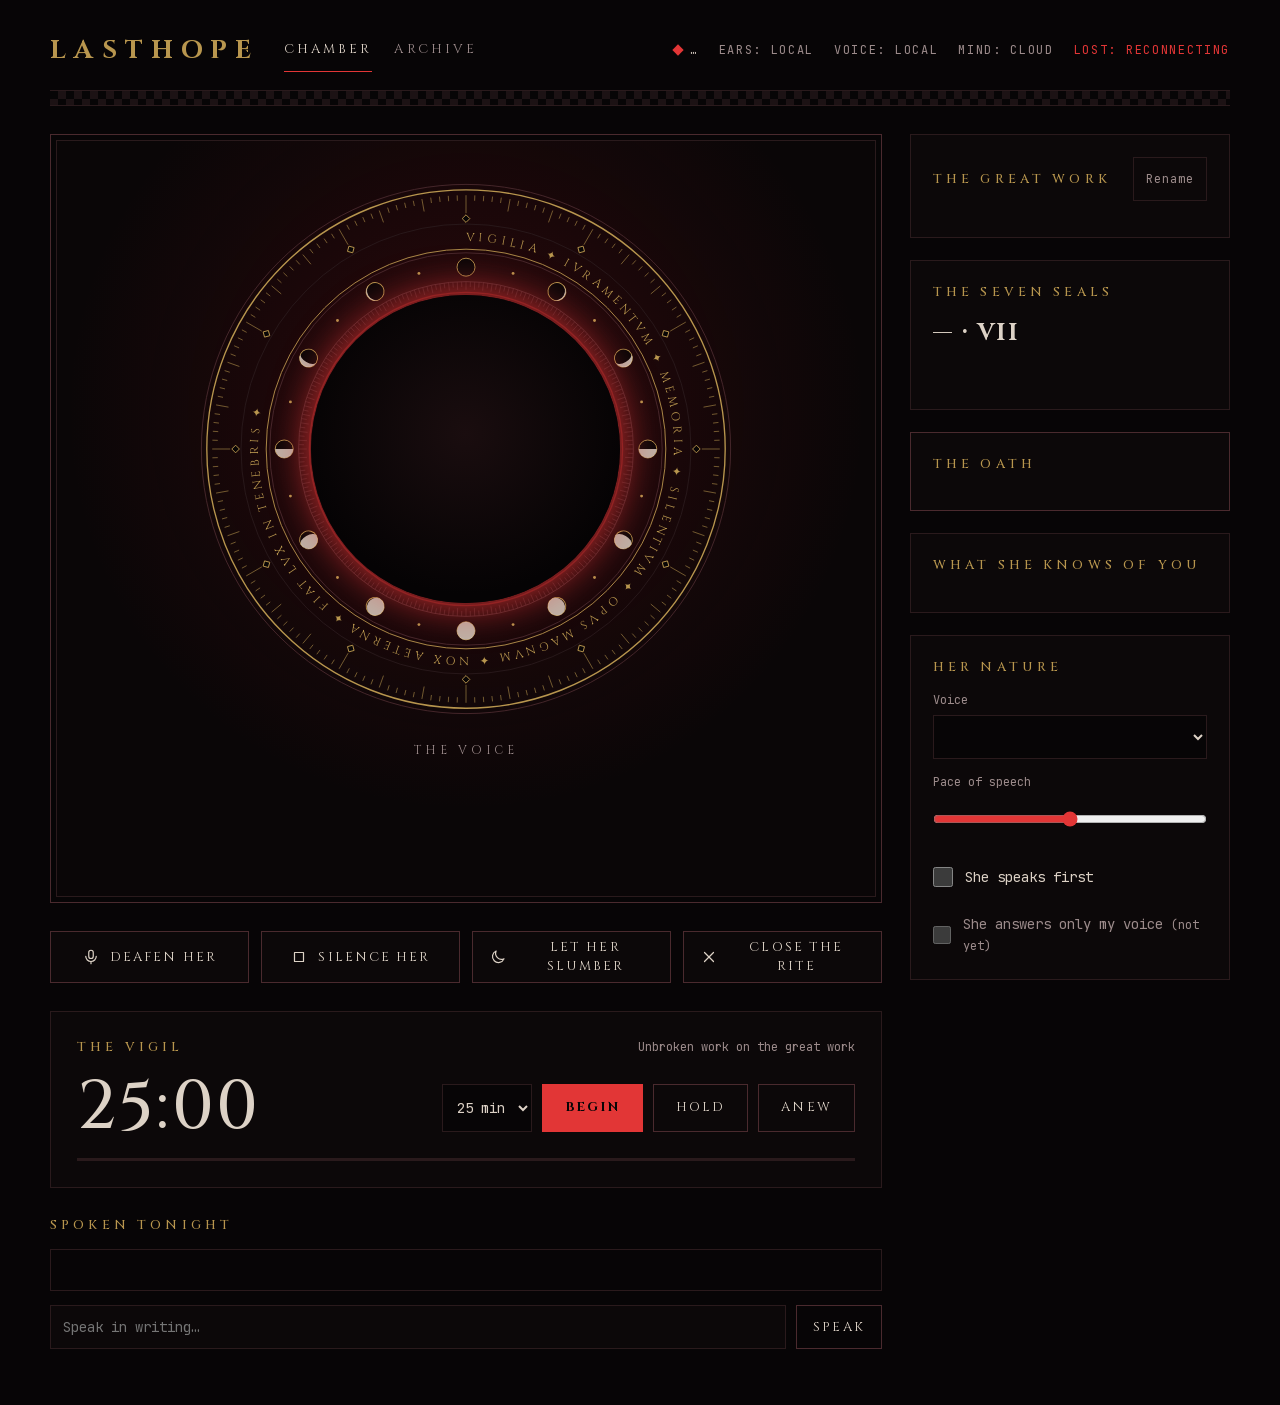
==== ui/index.html @ 62a04b46 "Phase 5: the web UI (Chamber and Archive) - web.rs: axum server on 127.0.0.1:7700 by default. Static" ====
<!doctype html>
<html lang="en">
<head>
<meta charset="utf-8">
<meta name="viewport" content="width=device-width, initial-scale=1">
<meta name="theme-color" content="#070506">
<title>Lasthope · Chamber</title>
<link rel="stylesheet" href="app.css">
</head>
<body data-state="closed">
<div class="page">

<header class="top">
  <div class="top-row">
    <div class="brand-row">
      <span class="brand">LASTHOPE</span>
      <nav class="nav" aria-label="Sections">
        <a href="/" aria-current="page">Chamber</a>
        <a href="/archive">Archive</a>
      </nav>
    </div>
    <div class="meta">
      <span class="status"><span class="diamond" aria-hidden="true"></span><span class="bright" id="status">…</span></span>
      <span id="ears">Ears: local</span>
      <span id="mouth">Voice: local</span>
      <span>Mind: cloud</span>
      <span class="conn" id="conn" hidden>Lost: reconnecting</span>
    </div>
  </div>
  <div class="checker" aria-hidden="true"></div>
</header>

<div class="columns">

<main class="main">

  <section class="altar" aria-label="Her seal">
    <div class="seal" id="seal">
<svg aria-hidden="true" viewBox="0 0 600 600">
<circle cx="300" cy="300" r="294" fill="none" stroke="#4A2A2E" stroke-width="1"></circle>
<circle cx="300" cy="300" r="288" fill="none" stroke="#B8964E" stroke-width="1.5"></circle>
<g class="ring-spin">
<path d="M582,300L562,300M581.8,309.8L575.8,309.6M581.3,319.7L575.3,319.3M580.5,329.5L574.5,328.8M579.3,339.2L573.3,338.4M577.7,349L563.9,346.5M575.8,358.6L570,357.4M573.6,368.2L567.8,366.8M571.1,377.7L565.3,376.1M568.2,387.1L562.5,385.3M565,396.4L551.8,391.7M561.5,405.6L555.9,403.4M557.6,414.7L552.1,412.3M553.5,423.6L548.1,421M549,432.4L543.7,429.6M544.2,441L526.9,431M539.1,449.4L534.1,446.3M533.8,457.7L528.8,454.3M528.1,465.8L523.3,462.2M522.2,473.6L517.5,469.9M516,481.3L505.3,472.3M509.6,488.7L505.1,484.7M502.9,495.9L498.5,491.7M495.9,502.9L491.7,498.5M488.7,509.6L484.7,505.1M481.3,516L472.3,505.3M473.6,522.2L469.9,517.5M465.8,528.1L462.2,523.3M457.7,533.8L454.3,528.8M449.4,539.1L446.3,534.1M441,544.2L431,526.9M432.4,549L429.6,543.7M423.6,553.5L421,548.1M414.7,557.6L412.3,552.1M405.6,561.5L403.4,555.9M396.4,565L391.7,551.8M387.1,568.2L385.3,562.5M377.7,571.1L376.1,565.3M368.2,573.6L366.8,567.8M358.6,575.8L357.4,570M349,577.7L346.5,563.9M339.2,579.3L338.4,573.3M329.5,580.5L328.8,574.5M319.7,581.3L319.3,575.3M309.8,581.8L309.6,575.8M300,582L300,562M290.2,581.8L290.4,575.8M280.3,581.3L280.7,575.3M270.5,580.5L271.2,574.5M260.8,579.3L261.6,573.3M251,577.7L253.5,563.9M241.4,575.8L242.6,570M231.8,573.6L233.2,567.8M222.3,571.1L223.9,565.3M212.9,568.2L214.7,562.5M203.6,565L208.3,551.8M194.4,561.5L196.6,555.9M185.3,557.6L187.7,552.1M176.4,553.5L179,548.1M167.6,549L170.4,543.7M159,544.2L169,526.9M150.6,539.1L153.7,534.1M142.3,533.8L145.7,528.8M134.2,528.1L137.8,523.3M126.4,522.2L130.1,517.5M118.7,516L127.7,505.3M111.3,509.6L115.3,505.1M104.1,502.9L108.3,498.5M97.1,495.9L101.5,491.7M90.4,488.7L94.9,484.7M84,481.3L94.7,472.3M77.8,473.6L82.5,469.9M71.9,465.8L76.7,462.2M66.2,457.7L71.2,454.3M60.9,449.4L65.9,446.3M55.8,441L73.1,431M51,432.4L56.3,429.6M46.5,423.6L51.9,421M42.4,414.7L47.9,412.3M38.5,405.6L44.1,403.4M35,396.4L48.2,391.7M31.8,387.1L37.5,385.3M28.9,377.7L34.7,376.1M26.4,368.2L32.2,366.8M24.2,358.6L30,357.4M22.3,349L36.1,346.5M20.7,339.2L26.7,338.4M19.5,329.5L25.5,328.8M18.7,319.7L24.7,319.3M18.2,309.8L24.2,309.6M18,300L38,300M18.2,290.2L24.2,290.4M18.7,280.3L24.7,280.7M19.5,270.5L25.5,271.2M20.7,260.8L26.7,261.6M22.3,251L36.1,253.5M24.2,241.4L30,242.6M26.4,231.8L32.2,233.2M28.9,222.3L34.7,223.9M31.8,212.9L37.5,214.7M35,203.6L48.2,208.3M38.5,194.4L44.1,196.6M42.4,185.3L47.9,187.7M46.5,176.4L51.9,179M51,167.6L56.3,170.4M55.8,159L73.1,169M60.9,150.6L65.9,153.7M66.2,142.3L71.2,145.7M71.9,134.2L76.7,137.8M77.8,126.4L82.5,130.1M84,118.7L94.7,127.7M90.4,111.3L94.9,115.3M97.1,104.1L101.5,108.3M104.1,97.1L108.3,101.5M111.3,90.4L115.3,94.9M118.7,84L127.7,94.7M126.4,77.8L130.1,82.5M134.2,71.9L137.8,76.7M142.3,66.2L145.7,71.2M150.6,60.9L153.7,65.9M159,55.8L169,73.1M167.6,51L170.4,56.3M176.4,46.5L179,51.9M185.3,42.4L187.7,47.9M194.4,38.5L196.6,44.1M203.6,35L208.3,48.2M212.9,31.8L214.7,37.5M222.3,28.9L223.9,34.7M231.8,26.4L233.2,32.2M241.4,24.2L242.6,30M251,22.3L253.5,36.1M260.8,20.7L261.6,26.7M270.5,19.5L271.2,25.5M280.3,18.7L280.7,24.7M290.2,18.2L290.4,24.2M300,18L300,38M309.8,18.2L309.6,24.2M319.7,18.7L319.3,24.7M329.5,19.5L328.8,25.5M339.2,20.7L338.4,26.7M349,22.3L346.5,36.1M358.6,24.2L357.4,30M368.2,26.4L366.8,32.2M377.7,28.9L376.1,34.7M387.1,31.8L385.3,37.5M396.4,35L391.7,48.2M405.6,38.5L403.4,44.1M414.7,42.4L412.3,47.9M423.6,46.5L421,51.9M432.4,51L429.6,56.3M441,55.8L431,73.1M449.4,60.9L446.3,65.9M457.7,66.2L454.3,71.2M465.8,71.9L462.2,76.7M473.6,77.8L469.9,82.5M481.3,84L472.3,94.7M488.7,90.4L484.7,94.9M495.9,97.1L491.7,101.5M502.9,104.1L498.5,108.3M509.6,111.3L505.1,115.3M516,118.7L505.3,127.7M522.2,126.4L517.5,130.1M528.1,134.2L523.3,137.8M533.8,142.3L528.8,145.7M539.1,150.6L534.1,153.7M544.2,159L526.9,169M549,167.6L543.7,170.4M553.5,176.4L548.1,179M557.6,185.3L552.1,187.7M561.5,194.4L555.9,196.6M565,203.6L551.8,208.3M568.2,212.9L562.5,214.7M571.1,222.3L565.3,223.9M573.6,231.8L567.8,233.2M575.8,241.4L570,242.6M577.7,251L563.9,253.5M579.3,260.8L573.3,261.6M580.5,270.5L574.5,271.2M581.3,280.3L575.3,280.7M581.8,290.2L575.8,290.4" fill="none" stroke="#B8964E" stroke-width="0.8" opacity="0.8"></path>
<rect x="553" y="297" width="6" height="6" transform="rotate(45 556 300)" fill="#070506" stroke="#B8964E" stroke-width="1"></rect>
<rect x="518.7" y="425" width="6" height="6" transform="rotate(75 521.7 428)" fill="#070506" stroke="#B8964E" stroke-width="1"></rect>
<rect x="425" y="518.7" width="6" height="6" transform="rotate(105 428 521.7)" fill="#070506" stroke="#B8964E" stroke-width="1"></rect>
<rect x="297" y="553" width="6" height="6" transform="rotate(135 300 556)" fill="#070506" stroke="#B8964E" stroke-width="1"></rect>
<rect x="169" y="518.7" width="6" height="6" transform="rotate(165 172 521.7)" fill="#070506" stroke="#B8964E" stroke-width="1"></rect>
<rect x="75.3" y="425" width="6" height="6" transform="rotate(195 78.3 428)" fill="#070506" stroke="#B8964E" stroke-width="1"></rect>
<rect x="41" y="297" width="6" height="6" transform="rotate(225 44 300)" fill="#070506" stroke="#B8964E" stroke-width="1"></rect>
<rect x="75.3" y="169" width="6" height="6" transform="rotate(255 78.3 172)" fill="#070506" stroke="#B8964E" stroke-width="1"></rect>
<rect x="169" y="75.3" width="6" height="6" transform="rotate(285 172 78.3)" fill="#070506" stroke="#B8964E" stroke-width="1"></rect>
<rect x="297" y="41" width="6" height="6" transform="rotate(315 300 44)" fill="#070506" stroke="#B8964E" stroke-width="1"></rect>
<rect x="425" y="75.3" width="6" height="6" transform="rotate(345 428 78.3)" fill="#070506" stroke="#B8964E" stroke-width="1"></rect>
<rect x="518.7" y="169" width="6" height="6" transform="rotate(375 521.7 172)" fill="#070506" stroke="#B8964E" stroke-width="1"></rect>
</g>
<circle cx="300" cy="300" r="250" fill="none" stroke="#2A1A1C" stroke-width="1"></circle>
<g class="ring-motto">
<path id="lh-motto" d="M300,69 a231,231 0 1,1 -0.01,0" fill="none" stroke="none"></path>
<text font-family="Cinzel, 'Times New Roman', serif" font-size="13" letter-spacing="4" fill="#B8964E"><textPath href="#lh-motto">VIGILIA ✦ IVRAMENTVM ✦ MEMORIA ✦ SILENTIVM ✦ OPVS MAGNVM ✦ NOX AETERNA ✦ FIAT LVX IN TENEBRIS ✦</textPath></text>
</g>
<circle cx="300" cy="300" r="222" fill="none" stroke="#B8964E" stroke-width="1"></circle>
<circle cx="300" cy="300" r="218" fill="none" stroke="#4A2A2E" stroke-width="1"></circle>
<g class="ring-moons">
<g transform="translate(300 98) rotate(0)"><circle cx="0" cy="0" r="10" fill="#070506" stroke="#B8964E" stroke-width="1"></circle></g>
<circle cx="352.3" cy="104.9" r="1.6" fill="#B8964E"></circle>
<g transform="translate(401 125.1) rotate(30)"><circle cx="0" cy="0" r="10" fill="#070506" stroke="#B8964E" stroke-width="1"></circle><path d="M0,-10A10,10 0 0,1 0,10A8.7,10 0 0,0 0,-10Z" fill="#DDD2C6" opacity="0.85"></path></g>
<circle cx="442.8" cy="157.2" r="1.6" fill="#B8964E"></circle>
<g transform="translate(474.9 199) rotate(60)"><circle cx="0" cy="0" r="10" fill="#070506" stroke="#B8964E" stroke-width="1"></circle><path d="M0,-10A10,10 0 0,1 0,10A5,10 0 0,0 0,-10Z" fill="#DDD2C6" opacity="0.85"></path></g>
<circle cx="495.1" cy="247.7" r="1.6" fill="#B8964E"></circle>
<g transform="translate(502 300) rotate(90)"><circle cx="0" cy="0" r="10" fill="#070506" stroke="#B8964E" stroke-width="1"></circle><path d="M0,-10A10,10 0 0,1 0,10A0,10 0 0,1 0,-10Z" fill="#DDD2C6" opacity="0.85"></path></g>
<circle cx="495.1" cy="352.3" r="1.6" fill="#B8964E"></circle>
<g transform="translate(474.9 401) rotate(120)"><circle cx="0" cy="0" r="10" fill="#070506" stroke="#B8964E" stroke-width="1"></circle><path d="M0,-10A10,10 0 0,1 0,10A5,10 0 0,1 0,-10Z" fill="#DDD2C6" opacity="0.85"></path></g>
<circle cx="442.8" cy="442.8" r="1.6" fill="#B8964E"></circle>
<g transform="translate(401 474.9) rotate(150)"><circle cx="0" cy="0" r="10" fill="#070506" stroke="#B8964E" stroke-width="1"></circle><path d="M0,-10A10,10 0 0,1 0,10A8.7,10 0 0,1 0,-10Z" fill="#DDD2C6" opacity="0.85"></path></g>
<circle cx="352.3" cy="495.1" r="1.6" fill="#B8964E"></circle>
<g transform="translate(300 502) rotate(180)"><circle cx="0" cy="0" r="10" fill="#070506" stroke="#B8964E" stroke-width="1"></circle><path d="M0,-10A10,10 0 0,1 0,10A10,10 0 0,1 0,-10Z" fill="#DDD2C6" opacity="0.85"></path></g>
<circle cx="247.7" cy="495.1" r="1.6" fill="#B8964E"></circle>
<g transform="translate(199 474.9) rotate(210) scale(-1 1)"><circle cx="0" cy="0" r="10" fill="#070506" stroke="#B8964E" stroke-width="1"></circle><path d="M0,-10A10,10 0 0,1 0,10A8.7,10 0 0,1 0,-10Z" fill="#DDD2C6" opacity="0.85"></path></g>
<circle cx="157.2" cy="442.8" r="1.6" fill="#B8964E"></circle>
<g transform="translate(125.1 401) rotate(240) scale(-1 1)"><circle cx="0" cy="0" r="10" fill="#070506" stroke="#B8964E" stroke-width="1"></circle><path d="M0,-10A10,10 0 0,1 0,10A5,10 0 0,1 0,-10Z" fill="#DDD2C6" opacity="0.85"></path></g>
<circle cx="104.9" cy="352.3" r="1.6" fill="#B8964E"></circle>
<g transform="translate(98 300) rotate(270) scale(-1 1)"><circle cx="0" cy="0" r="10" fill="#070506" stroke="#B8964E" stroke-width="1"></circle><path d="M0,-10A10,10 0 0,1 0,10A0,10 0 0,1 0,-10Z" fill="#DDD2C6" opacity="0.85"></path></g>
<circle cx="104.9" cy="247.7" r="1.6" fill="#B8964E"></circle>
<g transform="translate(125.1 199) rotate(300) scale(-1 1)"><circle cx="0" cy="0" r="10" fill="#070506" stroke="#B8964E" stroke-width="1"></circle><path d="M0,-10A10,10 0 0,1 0,10A5,10 0 0,0 0,-10Z" fill="#DDD2C6" opacity="0.85"></path></g>
<circle cx="157.2" cy="157.2" r="1.6" fill="#B8964E"></circle>
<g transform="translate(199 125.1) rotate(330) scale(-1 1)"><circle cx="0" cy="0" r="10" fill="#070506" stroke="#B8964E" stroke-width="1"></circle><path d="M0,-10A10,10 0 0,1 0,10A8.7,10 0 0,0 0,-10Z" fill="#DDD2C6" opacity="0.85"></path></g>
<circle cx="247.7" cy="104.9" r="1.6" fill="#B8964E"></circle>
</g>
<path d="M486,300L477,300M485.9,304.9L479.9,304.7M485.7,309.7L476.8,309.3M485.4,314.6L479.4,314.1M485,319.4L476,318.5M484.4,324.3L478.5,323.5M483.7,329.1L474.8,327.7M482.9,333.9L477,332.8M481.9,338.7L473.1,336.8M480.9,343.4L475,342M479.7,348.1L471,345.8M478.3,352.8L472.6,351.1M476.9,357.5L468.3,354.7M475.3,362.1L469.7,360.1M473.6,366.7L465.2,363.4M471.8,371.2L466.3,368.9M469.9,375.7L461.7,372M467.9,380.1L462.5,377.5M465.7,384.4L457.7,380.4M463.5,388.8L458.2,385.9M461.1,393L453.3,388.5M458.6,397.2L453.5,394M456,401.3L448.4,396.4M453.3,405.4L448.3,402M450.5,409.3L443.2,404M447.6,413.2L442.8,409.6M444.5,417.1L437.6,411.4M441.4,420.8L436.9,416.9M438.2,424.5L431.5,418.4M434.9,428L430.6,423.9M431.5,431.5L425.2,425.2M428,434.9L423.9,430.6M424.5,438.2L418.4,431.5M420.8,441.4L416.9,436.9M417.1,444.5L411.4,437.6M413.2,447.6L409.6,442.8M409.3,450.5L404,443.2M405.4,453.3L402,448.3M401.3,456L396.4,448.4M397.2,458.6L394,453.5M393,461.1L388.5,453.3M388.8,463.5L385.9,458.2M384.4,465.7L380.4,457.7M380.1,467.9L377.5,462.5M375.7,469.9L372,461.7M371.2,471.8L368.9,466.3M366.7,473.6L363.4,465.2M362.1,475.3L360.1,469.7M357.5,476.9L354.7,468.3M352.8,478.3L351.1,472.6M348.1,479.7L345.8,471M343.4,480.9L342,475M338.7,481.9L336.8,473.1M333.9,482.9L332.8,477M329.1,483.7L327.7,474.8M324.3,484.4L323.5,478.5M319.4,485L318.5,476M314.6,485.4L314.1,479.4M309.7,485.7L309.3,476.8M304.9,485.9L304.7,479.9M300,486L300,477M295.1,485.9L295.3,479.9M290.3,485.7L290.7,476.8M285.4,485.4L285.9,479.4M280.6,485L281.5,476M275.7,484.4L276.5,478.5M270.9,483.7L272.3,474.8M266.1,482.9L267.2,477M261.3,481.9L263.2,473.1M256.6,480.9L258,475M251.9,479.7L254.2,471M247.2,478.3L248.9,472.6M242.5,476.9L245.3,468.3M237.9,475.3L239.9,469.7M233.3,473.6L236.6,465.2M228.8,471.8L231.1,466.3M224.3,469.9L228,461.7M219.9,467.9L222.5,462.5M215.6,465.7L219.6,457.7M211.2,463.5L214.1,458.2M207,461.1L211.5,453.3M202.8,458.6L206,453.5M198.7,456L203.6,448.4M194.6,453.3L198,448.3M190.7,450.5L196,443.2M186.8,447.6L190.4,442.8M182.9,444.5L188.6,437.6M179.2,441.4L183.1,436.9M175.5,438.2L181.6,431.5M172,434.9L176.1,430.6M168.5,431.5L174.8,425.2M165.1,428L169.4,423.9M161.8,424.5L168.5,418.4M158.6,420.8L163.1,416.9M155.5,417.1L162.4,411.4M152.4,413.2L157.2,409.6M149.5,409.3L156.8,404M146.7,405.4L151.7,402M144,401.3L151.6,396.4M141.4,397.2L146.5,394M138.9,393L146.7,388.5M136.5,388.8L141.8,385.9M134.3,384.4L142.3,380.4M132.1,380.1L137.5,377.5M130.1,375.7L138.3,372M128.2,371.2L133.7,368.9M126.4,366.7L134.8,363.4M124.7,362.1L130.3,360.1M123.1,357.5L131.7,354.7M121.7,352.8L127.4,351.1M120.3,348.1L129,345.8M119.1,343.4L125,342M118.1,338.7L126.9,336.8M117.1,333.9L123,332.8M116.3,329.1L125.2,327.7M115.6,324.3L121.5,323.5M115,319.4L124,318.5M114.6,314.6L120.6,314.1M114.3,309.7L123.2,309.3M114.1,304.9L120.1,304.7M114,300L123,300M114.1,295.1L120.1,295.3M114.3,290.3L123.2,290.7M114.6,285.4L120.6,285.9M115,280.6L124,281.5M115.6,275.7L121.5,276.5M116.3,270.9L125.2,272.3M117.1,266.1L123,267.2M118.1,261.3L126.9,263.2M119.1,256.6L125,258M120.3,251.9L129,254.2M121.7,247.2L127.4,248.9M123.1,242.5L131.7,245.3M124.7,237.9L130.3,239.9M126.4,233.3L134.8,236.6M128.2,228.8L133.7,231.1M130.1,224.3L138.3,228M132.1,219.9L137.5,222.5M134.3,215.6L142.3,219.6M136.5,211.2L141.8,214.1M138.9,207L146.7,211.5M141.4,202.8L146.5,206M144,198.7L151.6,203.6M146.7,194.6L151.7,198M149.5,190.7L156.8,196M152.4,186.8L157.2,190.4M155.5,182.9L162.4,188.6M158.6,179.2L163.1,183.1M161.8,175.5L168.5,181.6M165.1,172L169.4,176.1M168.5,168.5L174.8,174.8M172,165.1L176.1,169.4M175.5,161.8L181.6,168.5M179.2,158.6L183.1,163.1M182.9,155.5L188.6,162.4M186.8,152.4L190.4,157.2M190.7,149.5L196,156.8M194.6,146.7L198,151.7M198.7,144L203.6,151.6M202.8,141.4L206,146.5M207,138.9L211.5,146.7M211.2,136.5L214.1,141.8M215.6,134.3L219.6,142.3M219.9,132.1L222.5,137.5M224.3,130.1L228,138.3M228.8,128.2L231.1,133.7M233.3,126.4L236.6,134.8M237.9,124.7L239.9,130.3M242.5,123.1L245.3,131.7M247.2,121.7L248.9,127.4M251.9,120.3L254.2,129M256.6,119.1L258,125M261.3,118.1L263.2,126.9M266.1,117.1L267.2,123M270.9,116.3L272.3,125.2M275.7,115.6L276.5,121.5M280.6,115L281.5,124M285.4,114.6L285.9,120.6M290.3,114.3L290.7,123.2M295.1,114.1L295.3,120.1M300,114L300,123M304.9,114.1L304.7,120.1M309.7,114.3L309.3,123.2M314.6,114.6L314.1,120.6M319.4,115L318.5,124M324.3,115.6L323.5,121.5M329.1,116.3L327.7,125.2M333.9,117.1L332.8,123M338.7,118.1L336.8,126.9M343.4,119.1L342,125M348.1,120.3L345.8,129M352.8,121.7L351.1,127.4M357.5,123.1L354.7,131.7M362.1,124.7L360.1,130.3M366.7,126.4L363.4,134.8M371.2,128.2L368.9,133.7M375.7,130.1L372,138.3M380.1,132.1L377.5,137.5M384.4,134.3L380.4,142.3M388.8,136.5L385.9,141.8M393,138.9L388.5,146.7M397.2,141.4L394,146.5M401.3,144L396.4,151.6M405.4,146.7L402,151.7M409.3,149.5L404,156.8M413.2,152.4L409.6,157.2M417.1,155.5L411.4,162.4M420.8,158.6L416.9,163.1M424.5,161.8L418.4,168.5M428,165.1L423.9,169.4M431.5,168.5L425.2,174.8M434.9,172L430.6,176.1M438.2,175.5L431.5,181.6M441.4,179.2L436.9,183.1M444.5,182.9L437.6,188.6M447.6,186.8L442.8,190.4M450.5,190.7L443.2,196M453.3,194.6L448.3,198M456,198.7L448.4,203.6M458.6,202.8L453.5,206M461.1,207L453.3,211.5M463.5,211.2L458.2,214.1M465.7,215.6L457.7,219.6M467.9,219.9L462.5,222.5M469.9,224.3L461.7,228M471.8,228.8L466.3,231.1M473.6,233.3L465.2,236.6M475.3,237.9L469.7,239.9M476.9,242.5L468.3,245.3M478.3,247.2L472.6,248.9M479.7,251.9L471,254.2M480.9,256.6L475,258M481.9,261.3L473.1,263.2M482.9,266.1L477,267.2M483.7,270.9L474.8,272.3M484.4,275.7L478.5,276.5M485,280.6L476,281.5M485.4,285.4L479.4,285.9M485.7,290.3L476.8,290.7M485.9,295.1L479.9,295.3" fill="none" stroke="#4A2A2E" stroke-width="0.8"></path>
<circle cx="300" cy="300" r="186" fill="none" stroke="#4A2A2E" stroke-width="1"></circle>
<circle class="ring-accent" cx="300" cy="300" r="174" fill="none" stroke="#E23636" stroke-width="1.5"></circle>
</svg>
      <img class="seal-art" src="assets/seal.png" alt="" onerror="this.parentNode.classList.add('no-art')">
      <div class="seal-void" aria-hidden="true"></div>
    </div>
    <p class="voice-label" id="voice-label">The voice</p>
    <p class="voice-line" id="voice-line" aria-live="polite"></p>
    <div class="whisper" id="whisper" role="status"></div>
  </section>

  <section class="controls" aria-label="Her controls">
    <button type="button" class="control" id="deafen" aria-pressed="false">
      <svg aria-hidden="true" viewBox="0 0 24 24" width="18" height="18" fill="none" stroke="currentColor" stroke-width="1.6" stroke-linecap="round" stroke-linejoin="round"><rect x="9" y="3" width="6" height="11" rx="3"></rect><path d="M5 11a7 7 0 0 0 14 0"></path><path d="M12 18v3"></path></svg>
      <span>Deafen her</span>
    </button>
    <button type="button" class="control" id="silence">
      <svg aria-hidden="true" viewBox="0 0 24 24" width="18" height="18" fill="none" stroke="currentColor" stroke-width="1.6" stroke-linecap="round" stroke-linejoin="round"><rect x="6" y="6" width="12" height="12"></rect></svg>
      <span>Silence her</span>
    </button>
    <button type="button" class="control" id="slumber" aria-pressed="false">
      <svg aria-hidden="true" viewBox="0 0 24 24" width="18" height="18" fill="none" stroke="currentColor" stroke-width="1.6" stroke-linecap="round" stroke-linejoin="round"><path d="M20 14.5A8 8 0 0 1 9.5 4a8 8 0 1 0 10.5 10.5z"></path></svg>
      <span>Let her slumber</span>
    </button>
    <button type="button" class="control" id="rite">
      <svg aria-hidden="true" viewBox="0 0 24 24" width="18" height="18" fill="none" stroke="currentColor" stroke-width="1.6" stroke-linecap="round" stroke-linejoin="round"><path d="M6 6l12 12"></path><path d="M18 6L6 18"></path></svg>
      <span>Close the rite</span>
    </button>
  </section>

  <section class="card vigil" aria-labelledby="vigil-h">
    <div class="row-between">
      <h2 class="h" id="vigil-h">The vigil</h2>
      <span class="small muted" id="focus">Unbroken work on the great work</span>
    </div>
    <div class="vigil-row">
      <span class="clock" id="clock" role="timer" aria-live="off">25:00</span>
      <div class="vigil-buttons">
        <label class="sr-only" for="length">Length of the vigil</label>
        <select class="length" id="length" title="Length of the vigil"></select>
        <button type="button" class="btn primary tall" id="begin">Begin</button>
        <button type="button" class="btn tall" id="hold">Hold</button>
        <button type="button" class="btn tall" id="anew">Anew</button>
      </div>
    </div>
    <div class="bar" aria-hidden="true"><div id="bar"></div></div>
  </section>

  <section class="card" style="background: none; border: 0; padding: 0" aria-labelledby="words-h">
    <h2 class="h" id="words-h">Spoken tonight</h2>
    <div class="words scroll" id="words"></div>
    <form class="say" id="say">
      <label class="sr-only" for="say-text">Speak to her in writing</label>
      <input id="say-text" autocomplete="off" placeholder="Speak in writing…" maxlength="2000">
      <button type="submit" class="btn">Speak</button>
    </form>
  </section>

</main>

<aside class="side">

  <section class="card" aria-labelledby="work-h">
    <div class="row-between">
      <h2 class="h" id="work-h">The great work</h2>
      <button type="button" class="btn quiet small-text" id="rename">Rename</button>
    </div>
    <p class="script mission" id="mission"></p>
    <form class="mission-edit" id="mission-edit" hidden>
      <label class="sr-only" for="mission-text">The great work</label>
      <textarea id="mission-text" maxlength="400"></textarea>
      <div class="pair">
        <button type="submit" class="btn primary">Inscribe</button>
        <button type="button" class="btn" id="mission-cancel">Leave it</button>
      </div>
    </form>
  </section>

  <section class="card" aria-labelledby="seals-h">
    <div class="row-between">
      <h2 class="h" id="seals-h">The seven seals</h2>
      <span class="numeral" id="numeral">— · VII</span>
    </div>
    <div class="seals" id="seals" aria-hidden="true"></div>
    <p class="small muted" id="seals-text" style="margin: 0"></p>
  </section>

  <section class="card strong" aria-labelledby="oath-h">
    <h2 class="h" id="oath-h">The oath</h2>
    <p class="script oath" id="oath"></p>
    <div class="pair" id="verdict" hidden>
      <button type="button" class="btn primary" id="kept">Kept</button>
      <button type="button" class="btn" id="broken">Broken</button>
    </div>
  </section>

  <section class="card" aria-labelledby="facts-h">
    <h2 class="h" id="facts-h">What she knows of you</h2>
    <div id="facts" style="display: flex; flex-direction: column; gap: 12px"></div>
  </section>

  <section class="card" aria-labelledby="nature-h">
    <h2 class="h" id="nature-h">Her nature</h2>
    <div class="field">
      <label for="voice">Voice</label>
      <select id="voice"></select>
    </div>
    <div class="field">
      <label for="pace">Pace of speech <span id="pace-value"></span></label>
      <input id="pace" type="range" min="70" max="130" step="5" value="100">
    </div>
    <label class="check">
      <input type="checkbox" id="speaks-first">
      <span>She speaks first</span>
    </label>
    <label class="check off" title="Speaker verification is not built yet">
      <input type="checkbox" disabled>
      <span>She answers only my voice <span class="small">(not yet)</span></span>
    </label>
  </section>

</aside>
</div>
</div>
<script src="common.js"></script>
<script src="chamber.js"></script>
</body>
</html>
---- ui/app.css ----
/* Lasthope: the chamber and the archive. Values follow the design mockups. */

@font-face { font-family: 'Cinzel'; font-weight: 400 900; font-display: swap; src: url(fonts/cinzel-latin.woff2) format('woff2'); }
@font-face { font-family: 'JetBrains Mono'; font-weight: 100 800; font-display: swap; src: url(fonts/jetbrains-mono-latin.woff2) format('woff2'); }
@font-face { font-family: 'IM Fell English'; font-style: normal; font-weight: 400; font-display: swap; src: url(fonts/im-fell-english-latin.woff2) format('woff2'); }
@font-face { font-family: 'IM Fell English'; font-style: italic; font-weight: 400; font-display: swap; src: url(fonts/im-fell-english-italic-latin.woff2) format('woff2'); }

:root {
  --night: #070506;
  --panel: #0C0809;
  --deep: #0A0607;
  --line: #2A1A1C;
  --line-strong: #4A2A2E;
  --bone: #DDD2C6;
  --ash: #9C8B8B;
  --gold: #B8964E;
  --blood: #E23636;
  --title: 'Cinzel', 'Times New Roman', serif;
  --script: 'IM Fell English', Georgia, serif;
  --mono: 'JetBrains Mono', ui-monospace, Menlo, monospace;
  color-scheme: dark;
}

* { box-sizing: border-box; }
[hidden] { display: none !important; }
html { background: var(--night); }
body {
  margin: 0; min-height: 100vh; background: var(--night); color: var(--bone);
  font-family: var(--mono); font-size: 14px; line-height: 1.5;
  padding: 28px 24px 56px;
}
a { color: var(--bone); }
a:hover { color: #FFFFFF; }
button, input, select { font: inherit; color: inherit; }
button { cursor: pointer; border-radius: 0; }
button:disabled { cursor: default; opacity: .45; }
:focus-visible { outline: 1px solid var(--gold); outline-offset: 2px; }
.sr-only { position: absolute; width: 1px; height: 1px; overflow: hidden; clip: rect(0 0 0 0); white-space: nowrap; }

.page { max-width: 1180px; margin: 0 auto; display: flex; flex-direction: column; gap: 28px; }
.columns { display: flex; flex-wrap: wrap; gap: 28px; align-items: flex-start; }
.main { flex: 999 1 560px; min-width: 0; display: flex; flex-direction: column; gap: 28px; }
.side { flex: 1 1 320px; min-width: 0; display: flex; flex-direction: column; gap: 22px; }
.archive .side { flex: 1 1 300px; gap: 16px; }
.archive .main { gap: 24px; }

/* --- header --- */
.top { display: flex; flex-direction: column; gap: 18px; }
.top-row { display: flex; flex-wrap: wrap; align-items: center; justify-content: space-between; gap: 16px; }
.brand-row { display: flex; flex-wrap: wrap; align-items: center; gap: 24px; }
.brand { font-family: var(--title); font-weight: 700; font-size: 26px; letter-spacing: .32em; color: var(--gold); }
.nav { display: flex; align-items: center; gap: 22px; font-family: var(--title); font-size: 13px; letter-spacing: .24em; text-transform: uppercase; }
.nav a { display: inline-flex; align-items: center; min-height: 44px; text-decoration: none; color: var(--ash); }
.nav a[aria-current="page"] { color: var(--bone); border-bottom: 1px solid var(--blood); }
.meta { display: flex; flex-wrap: wrap; align-items: center; gap: 20px; font-size: 12px; letter-spacing: .14em; text-transform: uppercase; color: var(--ash); }
.status { display: flex; align-items: center; gap: 8px; }
.status .bright { color: var(--bone); }
.diamond { width: 8px; height: 8px; transform: rotate(45deg); background: var(--blood); }
.checker { height: 16px; background: repeating-conic-gradient(#1C1214 0% 25%, var(--night) 0% 50%) 0 0 / 16px 16px; border-top: 1px solid var(--line); border-bottom: 1px solid var(--line); }
.conn { color: var(--blood); }

/* --- panels and headings --- */
.card { display: flex; flex-direction: column; gap: 14px; padding: 22px; border: 1px solid var(--line); background: var(--panel); }
.card.strong { border-color: var(--line-strong); }
.h { margin: 0; font-family: var(--title); font-size: 13px; font-weight: 500; letter-spacing: .32em; text-transform: uppercase; color: var(--gold); }
.row-between { display: flex; flex-wrap: wrap; align-items: baseline; justify-content: space-between; gap: 12px; }
.muted { color: var(--ash); }
.small { font-size: 12px; }
.script { margin: 0; font-family: var(--script); }
.empty { color: var(--ash); font-style: italic; }

/* --- buttons --- */
.btn {
  min-height: 44px; padding: 0 16px; background: transparent; color: var(--bone);
  border: 1px solid var(--line-strong); font-family: var(--title); font-size: 13px;
  letter-spacing: .16em; text-transform: uppercase;
}
.btn.primary { background: var(--blood); color: var(--night); border-color: var(--blood); font-weight: 700; }
.btn.quiet { color: var(--ash); border-color: var(--line); }
.btn.tall { min-height: 48px; padding: 0 22px; }
.btn.small-text { font: inherit; font-size: 12px; letter-spacing: .08em; text-transform: none; padding: 0 12px; }
.btn:not(:disabled):hover { border-color: var(--gold); }

.controls { display: flex; flex-wrap: wrap; gap: 12px; }
.control {
  flex: 1 1 150px; min-height: 52px; display: flex; align-items: center; justify-content: center; gap: 10px;
  padding: 0 16px; background: var(--panel); color: var(--bone); border: 1px solid var(--line-strong);
  font-family: var(--title); font-size: 13px; letter-spacing: .16em; text-transform: uppercase;
}
.control[aria-pressed="true"], .control.lit { border-color: var(--blood); }
.control svg { flex: none; }

/* --- the seal --- */
.altar {
  display: flex; flex-direction: column; align-items: center; gap: 22px; padding: 44px 24px 40px;
  border: 1px solid var(--line-strong); box-shadow: inset 0 0 0 5px var(--night), inset 0 0 0 6px var(--line);
  background: radial-gradient(circle at 50% 36%, rgba(150, 18, 26, .24), rgba(7, 5, 6, 0) 62%), var(--deep);
}
.seal { position: relative; width: 540px; max-width: 100%; }
.seal svg { display: block; width: 100%; height: auto; }
.seal-art, .seal-void {
  position: absolute; left: 21.4%; top: 21.4%; width: 57.2%; aspect-ratio: 1 / 1; border-radius: 50%;
  box-shadow: 0 0 44px var(--blood); transition: filter 1.2s ease, box-shadow 1.2s ease;
}
.seal-art { object-fit: cover; object-position: 50% 46%; }
.seal-void { background: radial-gradient(circle at 50% 45%, #1A0D0F, #050304 70%); display: none; }
.seal.no-art .seal-art { display: none; }
.seal.no-art .seal-void { display: block; }
.ring-spin { transform-origin: 300px 300px; animation: lh-spin 300s linear infinite; }
.ring-motto { transform-origin: 300px 300px; animation: lh-spin-back 220s linear infinite; }
.ring-moons { transform-origin: 300px 300px; animation: lh-spin 180s linear infinite; }
.ring-accent { transition: opacity 1s ease; }

[data-state="listening"] .ring-accent { animation: lh-breathe 4s ease-in-out infinite; }
[data-state="speaking"] .ring-accent { animation: lh-breathe 1.2s ease-in-out infinite; }
[data-state="speaking"] .seal-art, [data-state="speaking"] .seal-void { box-shadow: 0 0 72px var(--blood); }
[data-state="thinking"] .ring-moons { animation-duration: 24s; }
[data-state="thinking"] .ring-accent { opacity: .6; }
[data-state="asleep"] .seal-art, [data-state="closed"] .seal-art { filter: brightness(.45) saturate(.6); box-shadow: 0 0 18px rgba(226, 54, 54, .35); }
[data-state="asleep"] .ring-accent, [data-state="closed"] .ring-accent { opacity: .3; }
[data-state="closed"] .ring-spin, [data-state="closed"] .ring-motto, [data-state="closed"] .ring-moons { animation-play-state: paused; }
[data-muted="true"] .ring-accent { stroke-dasharray: 3 9; }

.voice-label { margin: 0; font-family: var(--title); font-size: 12px; letter-spacing: .32em; text-transform: uppercase; color: var(--ash); }
.voice-line { margin: 0; max-width: 620px; min-height: 1.22em; text-align: center; font-family: var(--script); font-style: italic; font-size: clamp(22px, 5vw, 34px); line-height: 1.22; }
.whisper { min-height: 18px; font-size: 12px; color: var(--ash); text-align: center; }
.whisper.error { color: var(--blood); }

/* --- the vigil --- */
.vigil { padding: 26px; gap: 16px; }
.vigil-row { display: flex; flex-wrap: wrap; align-items: center; justify-content: space-between; gap: 20px; }
.clock { font-family: var(--title); font-weight: 500; font-size: clamp(48px, 12vw, 68px); line-height: 1; letter-spacing: .04em; font-variant-numeric: tabular-nums; }
.vigil-buttons { display: flex; flex-wrap: wrap; gap: 10px; align-items: center; }
.bar { height: 3px; background: var(--line); }
.bar > div { height: 3px; width: 0; background: var(--blood); transition: width 1s linear; }
.length { min-height: 48px; padding: 0 10px; background: var(--night); border: 1px solid var(--line); }

/* --- words --- */
.words { display: flex; flex-direction: column; gap: 12px; padding: 20px; border: 1px solid var(--line); }
.words.scroll { max-height: 420px; overflow-y: auto; }
.word { display: flex; gap: 16px; }
.who { flex: 0 0 44px; font-size: 12px; letter-spacing: .12em; text-transform: uppercase; color: var(--ash); padding-top: 2px; }
.word.her .who { color: var(--blood); }
.word span:last-child { min-width: 0; overflow-wrap: anywhere; }
.say { display: flex; gap: 10px; }
.say input { flex: 1; min-width: 0; min-height: 44px; padding: 0 12px; background: var(--panel); border: 1px solid var(--line); }

/* --- the side --- */
.mission { font-size: 23px; line-height: 1.28; }
.mission-edit { display: flex; flex-direction: column; gap: 10px; }
.mission-edit textarea { width: 100%; min-height: 96px; padding: 10px; background: var(--night); color: var(--bone); border: 1px solid var(--line); font: 18px/1.3 var(--script); resize: vertical; }
.numeral { font-family: var(--title); font-weight: 700; font-size: 24px; letter-spacing: .08em; }
.seals { display: flex; gap: 16px; padding: 4px; }
.seals span { width: 18px; height: 18px; transform: rotate(45deg); border: 1px solid var(--line-strong); }
.seals span.kept { background: var(--blood); border-color: var(--blood); }
.oath { font-size: 20px; line-height: 1.3; }
.pair { display: flex; flex-wrap: wrap; gap: 10px; }
.pair .btn { flex: 1 1 110px; }
.fact { display: flex; align-items: center; justify-content: space-between; gap: 12px; }
.fact span { min-width: 0; overflow-wrap: anywhere; }
.fact .btn { flex: 0 0 auto; }
.field { display: flex; flex-direction: column; gap: 6px; }
.field label { font-size: 12px; color: var(--ash); }
.field select { min-height: 44px; padding: 0 10px; background: var(--night); border: 1px solid var(--line); }
.field input[type=range] { width: 100%; height: 44px; margin: 0; accent-color: var(--blood); }
.check { display: flex; align-items: center; gap: 12px; min-height: 44px; cursor: pointer; }
.check input { width: 20px; height: 20px; margin: 0; accent-color: var(--blood); }
.check.off { cursor: default; color: var(--ash); }

/* --- the archive --- */
.search input { min-height: 44px; padding: 0 12px; width: 100%; background: var(--panel); border: 1px solid var(--line); }
.night {
  display: flex; flex-direction: column; align-items: flex-start; gap: 6px; min-height: 68px; padding: 14px 16px;
  text-align: left; background: var(--panel); color: var(--bone); border: 1px solid var(--line);
}
.night[aria-pressed="true"] { border-color: var(--blood); }
.night-name { font-family: var(--title); font-weight: 700; font-size: 20px; letter-spacing: .16em; line-height: 1.1; }
.night.unwritten { border-style: dashed; background: transparent; }
.night.unwritten .night-name { font-weight: 500; color: var(--ash); }
.hits { display: flex; flex-direction: column; gap: 8px; }
.hit { text-align: left; padding: 10px 12px; min-height: 44px; background: transparent; border: 1px solid var(--line); color: var(--bone); }
.hit .muted { display: block; font-size: 11px; letter-spacing: .1em; text-transform: uppercase; }
.hit mark { background: none; color: var(--blood); }
.account { padding: 30px; gap: 16px; border-color: var(--line-strong); box-shadow: inset 0 0 0 5px var(--night), inset 0 0 0 6px var(--line); background: var(--deep); }
.night-title { margin: 0; font-family: var(--title); font-weight: 700; font-size: clamp(30px, 8vw, 40px); letter-spacing: .14em; line-height: 1.05; }
.facts-of-night { display: flex; flex-direction: column; gap: 8px; }
.account-text { max-width: 680px; font-size: 24px; line-height: 1.32; }
.pair-cards { display: flex; flex-wrap: wrap; gap: 24px; }
.pair-cards .card { flex: 1 1 260px; gap: 10px; }

@keyframes lh-spin { to { transform: rotate(360deg); } }
@keyframes lh-spin-back { to { transform: rotate(-360deg); } }
@keyframes lh-breathe { 0%, 100% { opacity: .45; } 50% { opacity: 1; } }

@media (max-width: 600px) {
  body { padding: 20px 16px 48px; }
  .altar { padding: 28px 12px; }
  .account { padding: 22px 16px; }
  .brand { font-size: 22px; letter-spacing: .24em; }
}

@media (prefers-reduced-motion: reduce) {
  *, *::before, *::after { animation: none !important; transition: none !important; }
}
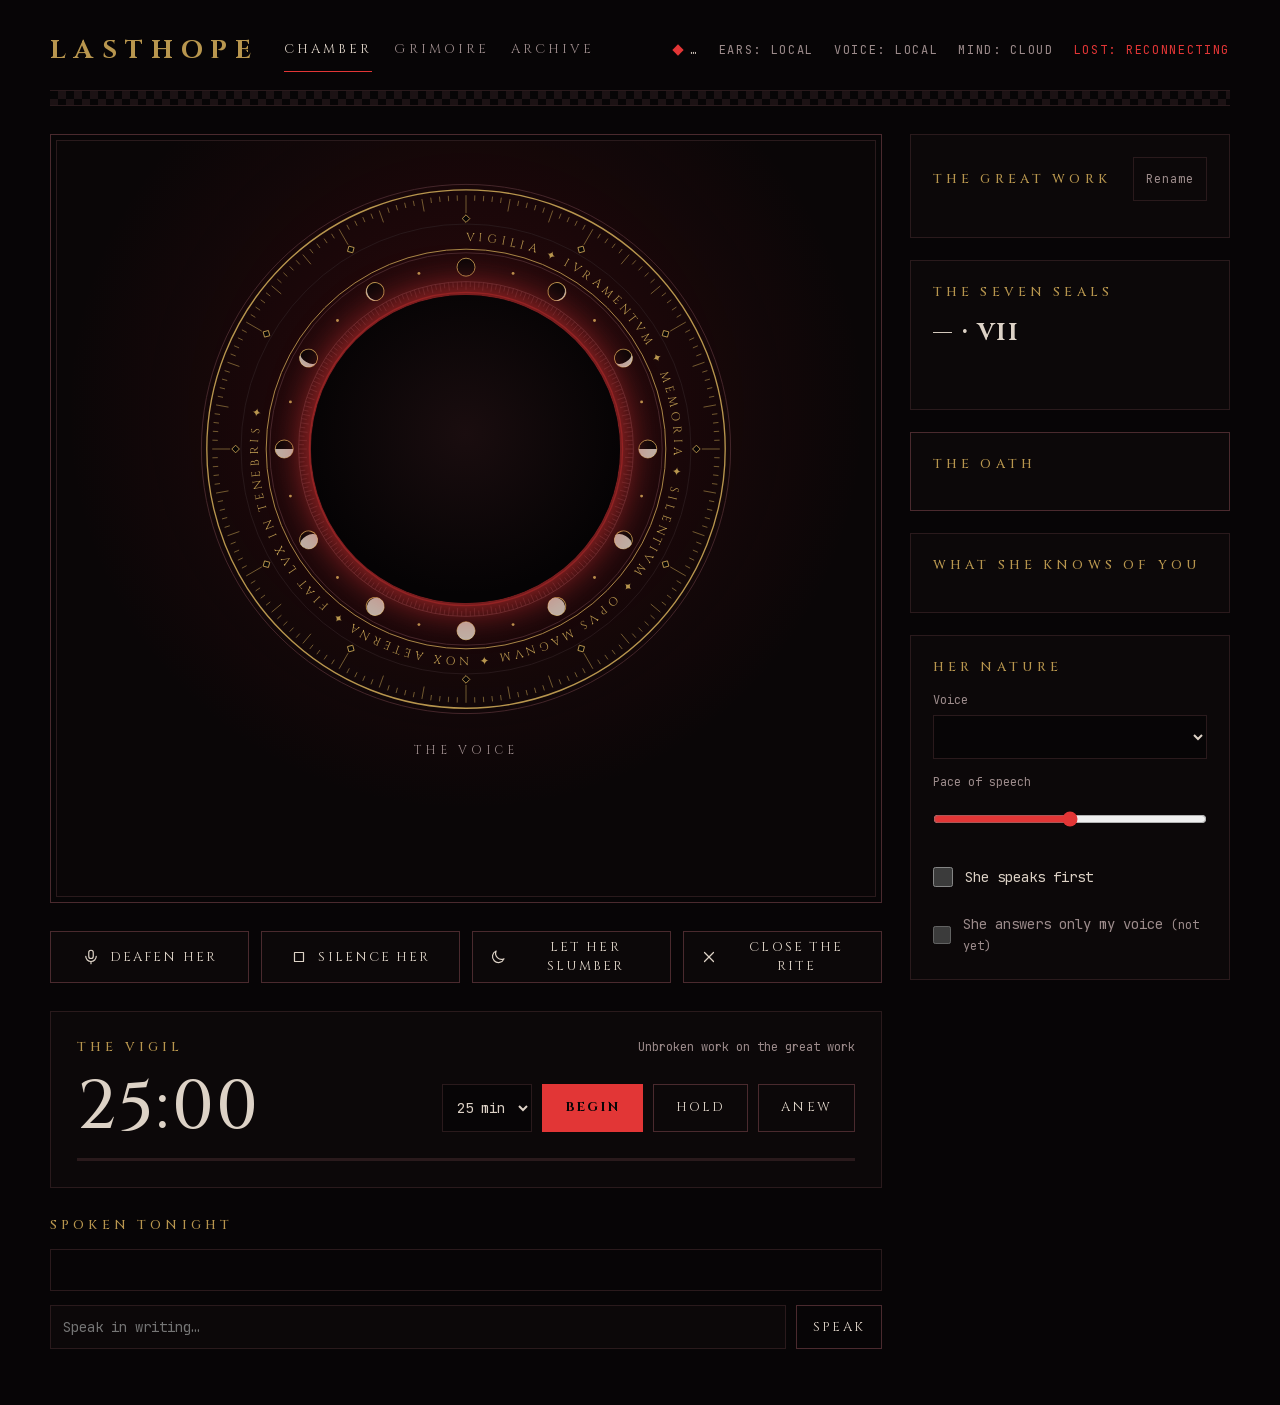
==== commit 22b27ddd: "The grimoire: read PDFs with her, page by page - BOOKS_DIR is indexed into SQLite (books, pages with" ====
--- a/ui/index.html
+++ b/ui/index.html
@@ -16,6 +16,7 @@
       <span class="brand">LASTHOPE</span>
       <nav class="nav" aria-label="Sections">
         <a href="/" aria-current="page">Chamber</a>
+        <a href="/grimoire">Grimoire</a>
         <a href="/archive">Archive</a>
       </nav>
     </div>
@@ -118,6 +119,15 @@
     </button>
   </section>
 
+  <section class="card strong reading-card" id="reading-card" aria-labelledby="reading-h" hidden>
+    <div class="row-between">
+      <h2 class="h" id="reading-h">The grimoire is open</h2>
+      <a class="small" href="/grimoire">See the page ›</a>
+    </div>
+    <p class="small muted" id="reading-where" style="margin: 0"></p>
+    <p class="script" id="reading-question"></p>
+  </section>
+
   <section class="card vigil" aria-labelledby="vigil-h">
     <div class="row-between">
       <h2 class="h" id="vigil-h">The vigil</h2>
--- a/ui/app.css
+++ b/ui/app.css
@@ -1,4 +1,4 @@
-/* Lasthope: the chamber and the archive. Values follow the design mockups. */
+/* Lasthope: the chamber, the grimoire and the archive. Values follow the design mockups. */
 
 @font-face { font-family: 'Cinzel'; font-weight: 400 900; font-display: swap; src: url(fonts/cinzel-latin.woff2) format('woff2'); }
 @font-face { font-family: 'JetBrains Mono'; font-weight: 100 800; font-display: swap; src: url(fonts/jetbrains-mono-latin.woff2) format('woff2'); }
@@ -188,6 +188,32 @@
 .pair-cards { display: flex; flex-wrap: wrap; gap: 24px; }
 .pair-cards .card { flex: 1 1 260px; gap: 10px; }
 
+/* --- the grimoire --- */
+.grimoire .side { flex: 1 1 320px; gap: 22px; }
+.grimoire .main { gap: 24px; }
+.book-title { font-size: clamp(22px, 5vw, 30px); letter-spacing: .08em; overflow-wrap: anywhere; }
+.pager { display: flex; flex-wrap: wrap; align-items: center; gap: 10px; }
+.pager input { width: 84px; min-height: 44px; padding: 0 10px; background: var(--night); border: 1px solid var(--line); }
+.sheet { position: relative; min-height: 220px; border: 1px solid var(--line); background: var(--night); }
+.sheet canvas { display: block; }
+.sheet-empty { margin: 0; padding: 48px 20px; text-align: center; }
+.her-line { font-size: 20px; line-height: 1.32; font-style: italic; }
+.books { display: flex; flex-direction: column; gap: 14px; }
+.book-row { display: flex; flex-direction: column; gap: 6px; }
+.book-row > .btn { align-self: flex-start; }
+.night.book { width: 100%; min-height: 60px; }
+.night.book.unread .book-name { color: var(--ash); }
+.book-name { font-family: var(--title); font-weight: 700; font-size: 16px; letter-spacing: .08em; line-height: 1.2; overflow-wrap: anywhere; }
+.book-current { padding-left: 2px; color: var(--gold); }
+.asked { display: flex; flex-direction: column; gap: 16px; max-height: 640px; overflow-y: auto; }
+.q { display: flex; flex-direction: column; gap: 4px; padding-bottom: 14px; border-bottom: 1px solid var(--line); }
+.q p { overflow-wrap: anywhere; }
+.q-where { font-size: 11px; letter-spacing: .1em; text-transform: uppercase; }
+.verdict { letter-spacing: .08em; }
+.verdict.right { color: var(--gold); }
+.verdict.wrong { color: var(--blood); }
+.reading-card .script { font-size: 20px; line-height: 1.3; }
+
 @keyframes lh-spin { to { transform: rotate(360deg); } }
 @keyframes lh-spin-back { to { transform: rotate(-360deg); } }
 @keyframes lh-breathe { 0%, 100% { opacity: .45; } 50% { opacity: 1; } }
@@ -196,6 +222,7 @@
   body { padding: 20px 16px 48px; }
   .altar { padding: 28px 12px; }
   .account { padding: 22px 16px; }
+  .nav { gap: 16px; letter-spacing: .16em; }
   .brand { font-size: 22px; letter-spacing: .24em; }
 }
 
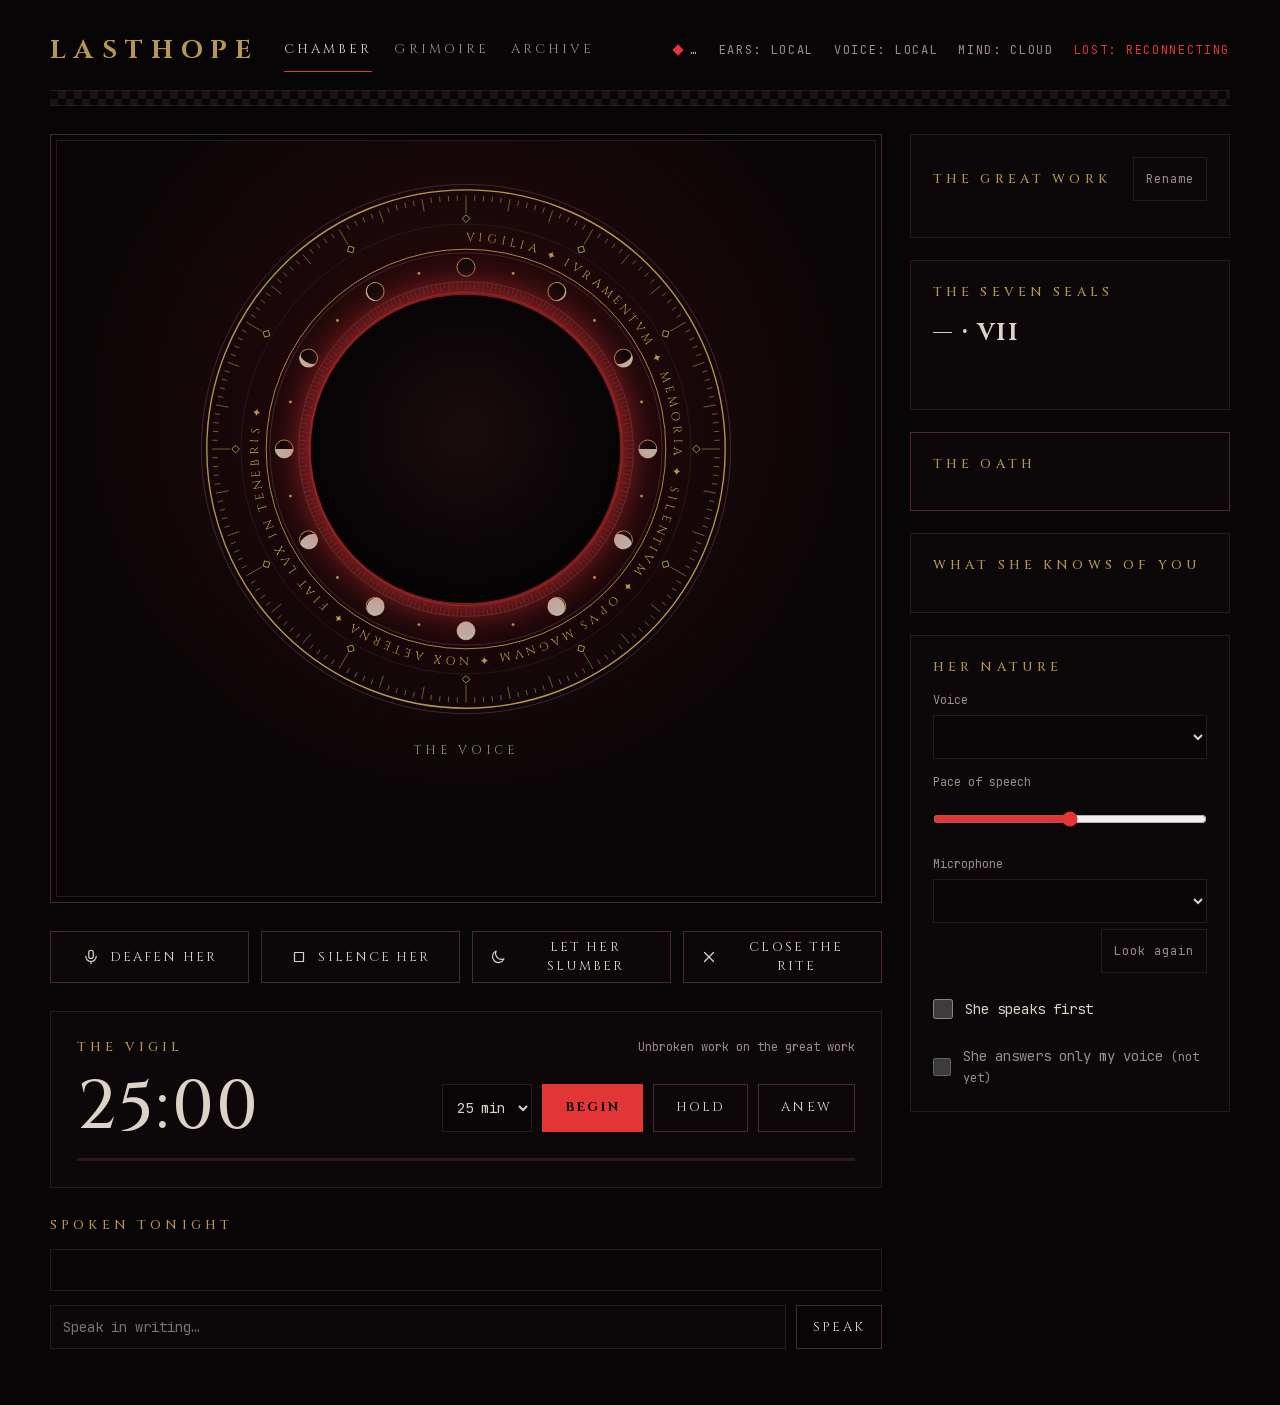
==== commit 6c8d64ad: "Mic picker: choose the microphone live, in the Chamber or with /mic The choice is shared with the mi" ====
--- a/ui/index.html
+++ b/ui/index.html
@@ -209,6 +209,14 @@
       <label for="pace">Pace of speech <span id="pace-value"></span></label>
       <input id="pace" type="range" min="70" max="130" step="5" value="100">
     </div>
+    <div class="field">
+      <label for="mic">Microphone</label>
+      <select id="mic"></select>
+      <div class="row-between">
+        <span class="small muted" id="mic-note" aria-live="polite"></span>
+        <button type="button" class="btn quiet small-text" id="mic-look">Look again</button>
+      </div>
+    </div>
     <label class="check">
       <input type="checkbox" id="speaks-first">
       <span>She speaks first</span>
